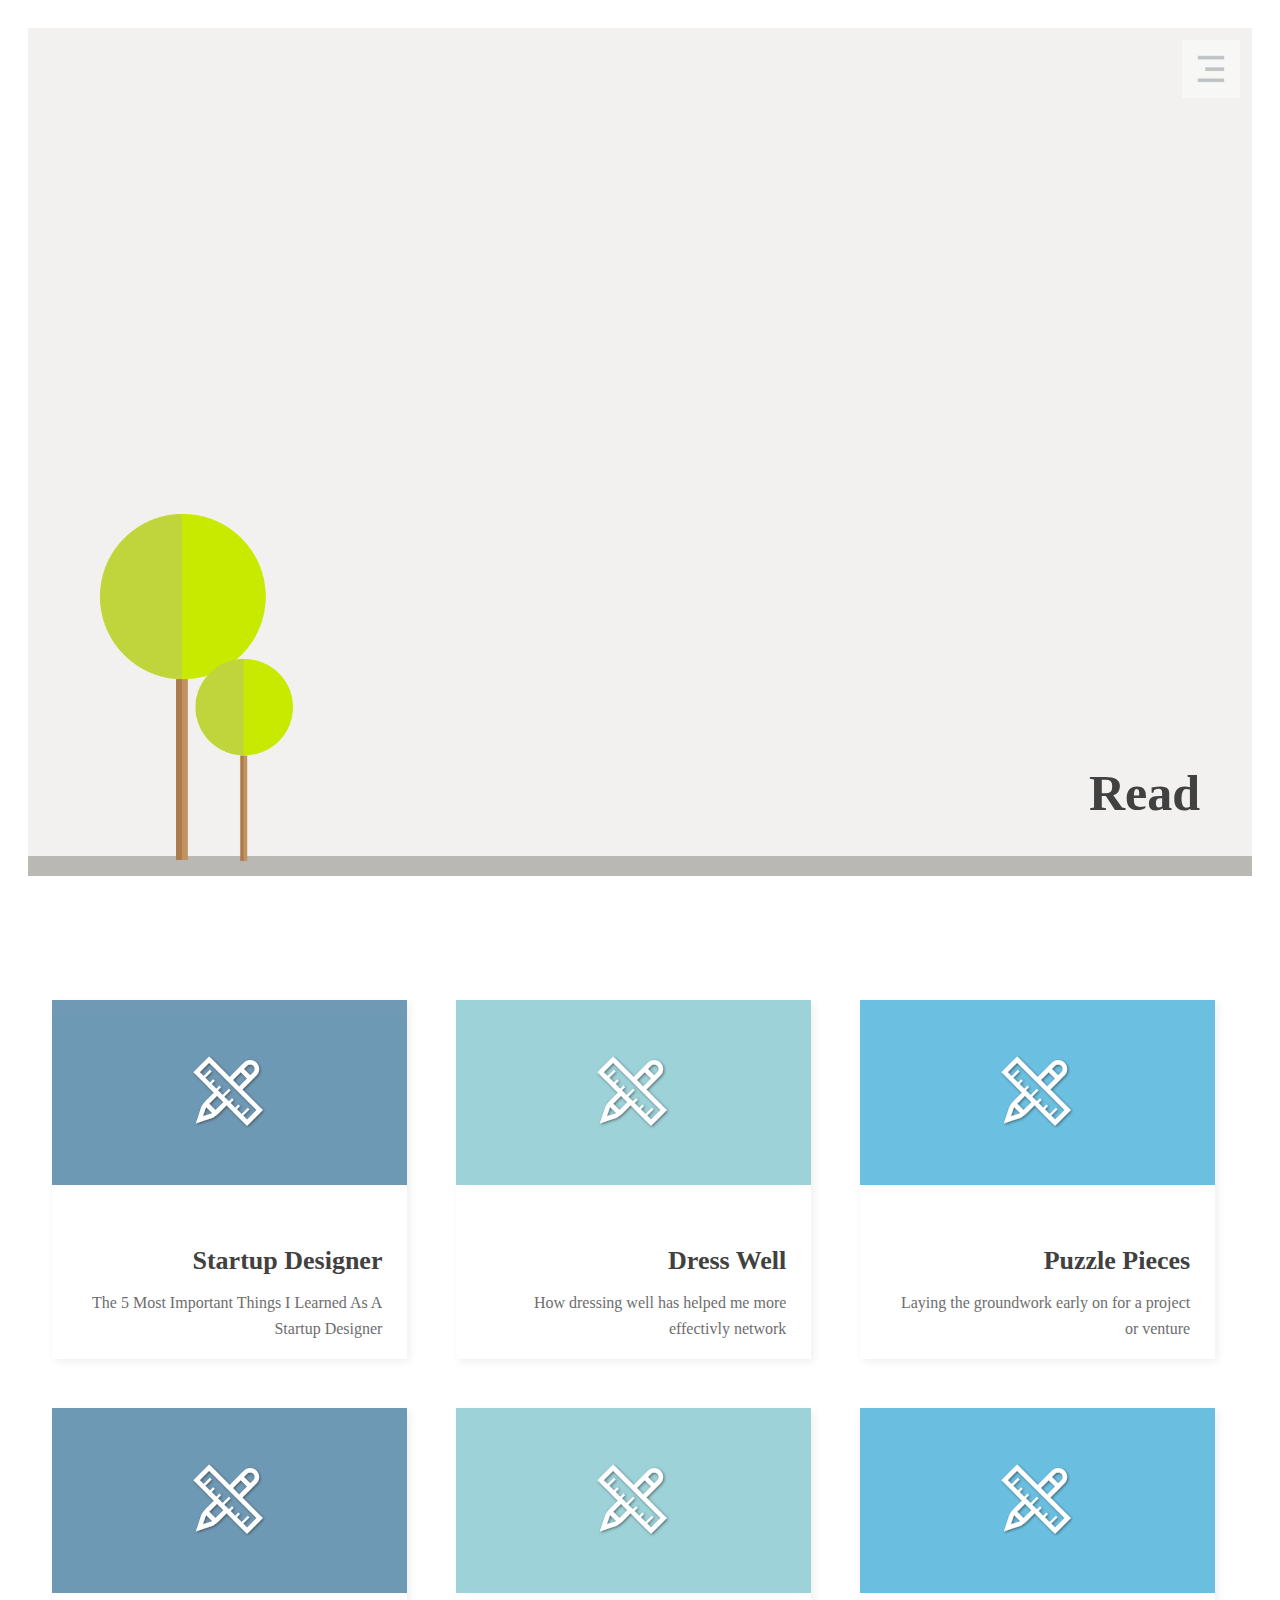
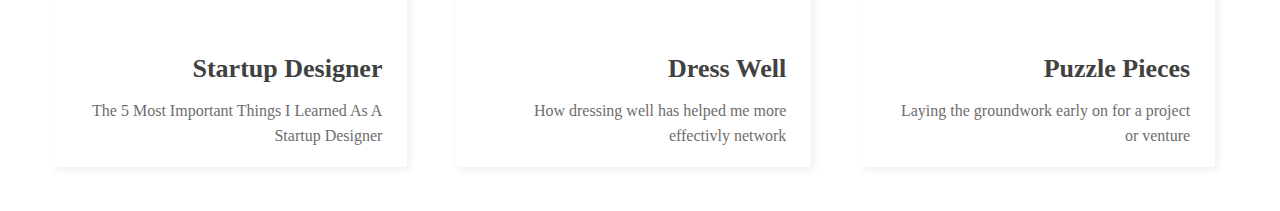
==== blog.html @ fa172e50 "First commit of repo" ====
<html class=“no-js>
<head>
    <link rel="stylesheet" type="text/css" href="css/styles.css">
    <link rel="stylesheet" type="text/css" href="css/navigation.css">
    <link rel="stylesheet" type="text/css" href="bower_components/normalize-css/normalize.css">
    <script src="js/scripts.js"></script>
    <script scr="bower_components/modernizr/min/modernizr-min.js"></script>
    <!-- Comment: Eliminates auto scaling on mobile devices -->
    <meta name="viewport" content="width=device-width, initial-scale=1.0, maximum-scale=1.0, user-scalable=0" />
</head>

<body class="blogHeading">
<!-- SECTION: Navigation Code Block -->
    <div class="sample"></div>
    <div id="myNav" class="overlay">
        <h1 class="menuText"><span class="darkBlue">Brad</span> Hammond</h1>
        <a href="javascript:void(0)" class="closebtn" onclick="closeNav()"><img src="images/closeButtonNew.svg" onmouseover="this.src='images/closeButtonNewHover.svg'" onmouseout="this.src='images/closeButtonNew.svg'" /></a>
        <div class="overlay-content">
            <center><a href="index.html" class="nav1"><img src="images/home.svg"><p class="name">Home</p></a></center>
            <center><a href="projects.html" class="nav2"><img src="images/projects.svg"><p class="name">Projects</p></a></center>
            <center><a href="mailto:brad@hammondbrad.com" class="nav3"><img src="images/contact.svg"><p class="name">Contact</p></a></center>
            <center><a href="/blog.html" class="nav4"><img src="images/readIcon3.svg"><p class="name">Read</p></a></center>
        </div>
    </div>
    <span style="font-size:30px;cursor:pointer" onclick="openNav()" class="menuIcon"><img src="images/navButtonNew.svg" onmouseover="this.src='images/navButtonNewHover.svg'" onmouseout="this.src='images/navButtonNew.svg'" />
    </span>
<!-- End SECTION: Navigation Code Block -->
    <div class="readTitleSection">
        <img class="treeImage treeLeft" id="blogTree" src="images/trees.png">
        <h1 class="blogTitle">Read</h1>
    </div>
</body>

<section class="posts">
    <div class="row">
        <a href="">
        <div class="postTile">
            <div class="postImage" id="image1">
                <img src="images/startupDesignerImage.svg">
            </div>
            <div class="postText">
                <h1>Startup Designer</h1>
                <h2>The 5 Most Important Things I Learned As A Startup Designer</h2>
            </div>
        </div>
        </a>
        <a href="">
        <div class="postTile">
            <div class="postImage" id="image2">
                <img src="images/startupDesignerImage.svg">
            </div>
            <div class="postText">
                <h1>Dress Well</h1>
                <h2>How dressing well has helped me more effectivly network</h2>
            </div>
        </div>
        </a>
        <a href="">
        <div class="postTile">
            <div class="postImage" id="image3">
                <img src="images/startupDesignerImage.svg">
            </div>
            <div class="postText">
                <h1>Puzzle Pieces</h1>
                <h2>Laying the groundwork early on for a project or venture</h2>
            </div>
        </div>
        </a>
    </div>
    <div class="row">
        <a href="">
        <div class="postTile">
            <div class="postImage" id="image1">
                <img src="images/startupDesignerImage.svg">
            </div>
            <div class="postText">
                <h1>Startup Designer</h1>
                <h2>The 5 Most Important Things I Learned As A Startup Designer</h2>
            </div>
        </div>
        </a>
        <a href="">
        <div class="postTile">
            <div class="postImage" id="image2">
                <img src="images/startupDesignerImage.svg">
            </div>
            <div class="postText">
                <h1>Dress Well</h1>
                <h2>How dressing well has helped me more effectivly network</h2>
            </div>
        </div>
        </a>
        <a href="">
        <div class="postTile">
            <div class="postImage" id="image3">
                <img src="images/startupDesignerImage.svg">
            </div>
            <div class="postText">
                <h1>Puzzle Pieces</h1>
                <h2>Laying the groundwork early on for a project or venture</h2>
            </div>
        </div>
        </a>
    </div>
</section>

</html>
---- css/styles.css ----
@font-face {
  font-family: "avenir next";
  src: url("/fonts/AvenirNext.ttf") format("truetype"); }
.turquoise {
  color: #81D7CE; }

.blue {
  color: #01507B; }

.red {
  color: #c0392b; }

.purple {
  color: #6734BA; }

.darkBlue {
  color: #34495E; }

.green {
  color: #16a085; }

.DarkBlue {
  color: #34495E; }

.menuIcon {
  position: fixed;
  top: 40px;
  right: 40px;
  transition: 2s;
  cursor: pointer; }

button.blackOutline {
  background-color: transparent;
  color: #414141;
  border: 2px #414141 solid;
  padding: 14px 36px;
  text-decoration: none;
  cursor: pointer;
  -webkit-appearance: none;
  font-size: 22px;
  font-weight: 500; }

button.blackOutline:focus {
  outline: none; }

button.blackOutline:hover {
  background-color: #414141;
  color: white; }

html {
  border: 20px solid white;
  min-height: 90vh; }

body {
  font-family: avenir next; }

h1 {
  color: #414141; }

.colored {
  background: #F2F1EF; }

.frontName {
  margin-top: 25vh;
  margin-left: 70px;
  text-align: left;
  color: #414141;
  font-weight: 600;
  font-size: 95px; }

.frontTagline {
  text-align: left;
  margin-left: 75px;
  color: #9F9F9F;
  font-weight: 400;
  font-size: 27px;
  margin-top: -35px; }

.treeImage {
  max-height: 300px;
  position: absolute;
  bottom: 20px; }

#blogTree {
  max-height: 350px;
  bottom: 38px; }

.treeRight {
  right: 200px; }

.treeLeft {
  left: 100px; }

#projectsButton {
  margin-left: 75px;
  margin-top: 7vh; }

.contactButton {
  margin-top: 25px; }

.openingQuote {
  background-color: #F2F1EF;
  background: -webkit-linear-gradient(#873cff, rgba(135, 60, 255, 0) 0%), -webkit-linear-gradient(-130deg, RGBA(255, 255, 255, 1) 45%, RGBA(242, 241, 239, 1) 0%);
  background-position: fixed;
  height: 100vh;
  margin-bottom: -75px; }

.sectionHeading {
  text-align: right;
  float: right;
  margin-top: 25vh;
  margin-right: 10%; }

.sectionTitle {
  font-size: 65px; }

.sectionSecondary {
  font-size: 40px;
  margin-top: 7%;
  color: #D4D4D4; }

.webProjects {
  max-width: 1400px; }

.webProjectRight {
  margin-left: 10%;
  margin-right: 10%;
  margin-top: 300px; }
  .webProjectRight img {
    float: left;
    height: 400px;
    margin-top: -7%; }
  .webProjectRight h1 {
    text-align: right; }
  .webProjectRight p {
    text-align: justify;
    margin-left: 52%;
    line-height: 170%;
    font-size: 15px; }

.webProjectLeft {
  margin-left: 10%;
  margin-right: 10%;
  margin-top: 300px; }
  .webProjectLeft img {
    float: right;
    height: 400px;
    margin-top: -7%; }
  .webProjectLeft h1 {
    text-align: left; }
  .webProjectLeft p {
    text-align: justify;
    margin-right: 52%;
    line-height: 170%;
    font-size: 15px; }

#luci {
  height: 500px;
  margin-right: 5%;
  margin-bottom: 100px; }

.last {
  margin-bottom: 100px; }

.hireMe {
  text-align: center;
  clear: both;
  padding-top: 200px;
  padding-bottom: 200px;
  background: #F8F8F8; }
  .hireMe h3 {
    font-size: 35px; }
  .hireMe p {
    font-size: 20px; }

.blogTitle {
  position: absolute;
  right: 80px;
  bottom: 45px;
  font-size: 50px; }

.posts {
  margin-top: 100px;
  font-size: 18px;
  color: #8E8E8E;
  font-weight: 100; }
  .posts a {
    color: #6D6D6D; }

.readTitleSection {
  background-color: #F2F1EF;
  background: -webkit-linear-gradient(#873cff, rgba(135, 60, 255, 0) 0%), -webkit-linear-gradient(90deg, RGBA(242, 241, 239, 1) 45%, RGBA(242, 241, 239, 1) 0%);
  background-position: fixed;
  height: 92vh;
  border-bottom: 20px solid #BAB8B4; }

.row {
  margin-top: 55px; }

.postTile {
  max-width: 29%;
  -webkit-box-shadow: 3px 3px 8px 0px #f0f0f0;
  -moz-box-shadow: 3px 3px 8px 0px #f0f0f0;
  box-shadow: 3px 3px 8px 0px #f0f0f0;
  line-height: 140%;
  float: left;
  margin: 2%; }
  .postTile img {
    padding-top: 55px;
    padding-bottom: 55px;
    max-height: 75px; }
  .postTile h1 {
    font-size: 26px;
    padding-top: 20px; }
  .postTile h2 {
    font-size: 16px;
    font-weight: 500; }

.postTile:hover {
  opacity: 1;
  background: #F6F6F6; }

.postImage {
  width: 100%;
  background: #4B80A3;
  opacity: 0.8;
  padding: 0px;
  text-align: center; }

.postText {
  padding: 25px;
  padding-bottom: 5px;
  text-align: right; }

#image2 {
  background: #84C7CF; }

#image3 {
  background: #46B0DA; }

@media (max-width: 880px) {
  .frontName {
    font-size: 70px; }

  .frontTagline {
    font-size: 24px;
    margin-top: -20px; }

  .treeImage {
    max-height: 230px; }

  .treeRight {
    right: 150px; } }
@media (max-width: 700px) {
  .frontName {
    font-size: 60px; }

  button.blackOutline {
    font-size: 19px;
    padding: 12px 32px; } }
@media (max-width: 610px) {
  .frontName {
    font-size: 50px; }

  .frontTagline {
    font-size: 20px; }

  .treeImage {
    max-height: 175px; }

  .treeRight {
    right: 100px; } }
@media (max-width: 540px) {
  .frontName {
    font-size: 40px;
    margin-left: 40px; }

  .frontTagline {
    font-size: 18px;
    margin-left: 42px; }

  #projectsButton {
    margin-left: 42px; }

  .treeRight {
    right: 60px; } }
@media (max-width: 420px) {
  .menuIcon {
    top: 20px;
    right: 20px; }

  .frontName {
    margin-left: 20px; }

  .frontTagline {
    font-size: 17px;
    margin-top: -10px;
    margin-left: 22px; }

  #projectsButton {
    margin-left: 22px; } }
@media (max-width: 330px) {
  .treeImage {
    max-height: 150px !important; }

  .treeRight {
    right: 50px; } }
@media (max-height: 620px) {
  .treeImage {
    max-height: 230px; } }
@media (max-height: 560px) {
  .treeImage {
    max-height: 200px; } }
@media (max-width: 1150px) {
  .webProjectRight {
    margin-left: 5%;
    margin-right: 5%; }

  .webProjectLeft {
    margin-left: 5%;
    margin-right: 5%; } }
@media (max-width: 930px) {
  .webProjectLeft {
    margin-left: 2%;
    margin-right: 2%;
    margin-top: 200px; }
    .webProjectLeft img {
      height: 300px;
      margin-top: 0%; }

  .webProjectRight {
    margin-left: 2%;
    margin-right: 2%;
    margin-top: 200px; }
    .webProjectRight img {
      height: 300px;
      margin-top: 0%; }

  .sectionTitle {
    font-size: 55px; }

  .sectionHeading {
    margin-right: 5%; }

  .sectionSecondary {
    font-size: 40px; }

  #luci {
    height: 500px;
    width: auto; } }
@media (max-width: 800px) {
  .webProjectLeft h1 {
    text-align: left;
    margin-left: 5%; }
  .webProjectLeft p {
    text-align: justify;
    margin-right: 5%;
    margin-left: 5%;
    line-height: 170%;
    font-size: 15px; }
  .webProjectLeft img {
    float: none;
    margin-left: 5%;
    height: auto;
    width: 95%; }

  .webProjectRight h1 {
    text-align: left;
    margin-left: 5%; }
  .webProjectRight p {
    text-align: justify;
    margin-right: 5%;
    margin-left: 5%;
    line-height: 170%;
    font-size: 15px; }
  .webProjectRight img {
    float: none;
    margin-left: 5%;
    height: auto;
    width: 95%; } }
@media (max-width: 400px) {
  .sectionTitle {
    font-size: 45px; }

  .sectionSecondary {
    font-size: 30px; }

  .sectionHeading {
    margin-top: 120px;
    margin-right: 3%; } }
---- css/navigation.css ----
.menuText {
  position: absolute;
  top: 25px;
  left: 40px;
  font-size: 40px;
  color: #414141; }

.navigation {
  margin: 0;
  font-family: avenir next; }

.overlay {
  height: 0%;
  width: 100%;
  position: fixed;
  z-index: 1;
  top: 0;
  left: 0;
  background-color: #F2F1EF;
  background: -webkit-linear-gradient(#873cff, rgba(135, 60, 255, 0) 0%), -webkit-linear-gradient(-45deg, RGBA(255, 255, 255, 1) 45%, RGBA(242, 241, 239, 1) 0%);
  overflow-y: hidden;
  transition: 0.5s; }
  .overlay a {
    text-decoration: none;
    font-size: 25px;
    margin-bottom: 20px;
    color: white;
    display: block;
    transition: 0.3s;
    font-weight: 600; }

.overlay-content {
  position: relative;
  top: 30vh;
  width: 100%;
  text-align: left;
  margin-top: -40px;
  margin-left: 25px; }
  .overlay-content h1 {
    font-size: 40px;
    margin: 0px;
    margin-bottom: 20px; }
  .overlay-content a {
    padding: 4%;
    background: #FE6462;
    width: 15%;
    float: left;
    margin: 1%; }
    .overlay-content a img {
      max-height: 60px; }
  .overlay-content .name {
    margin-top: 25px;
    margin-bottom: -10px; }
  .overlay-content .nav1 {
    background: #4CC2AA; }
  .overlay-content .nav1:hover {
    background: #43AF99; }
  .overlay-content .nav2 {
    background: #F2C811; }
  .overlay-content .nav2:hover {
    background: #DBB50F; }
  .overlay-content .nav3 {
    clear: left; }
  .overlay-content .nav3:hover {
    background: #E65A58; }
  .overlay-content .nav4 {
    background: #2B80B9; }
  .overlay-content .nav4:hover {
    background: #246D9E; }

.left {
  float: left; }

.right {
  margin-top: 30px;
  margin-left: 25%; }

.closebtn {
  position: absolute;
  top: 40px;
  right: 40px;
  font-size: 50px !important; }

@media screen and (max-width: 950px) {
  .overlay-content a {
    width: 20%;
    float: left;
    margin: 1%; } }
@media screen and (max-width: 750px) {
  .overlay-content a {
    width: 35%; }
    .overlay-content a img {
      max-height: 45px; }
  .overlay-content .name {
    margin-top: 10px;
    margin-bottom: -10px; } }
@media screen and (max-width: 670px) {
  .overlay-content {
    margin-top: 0px; }
    .overlay-content a {
      width: 30%;
      padding: 6%; }

  .menuText {
    display: none; }

  .closebtn {
    top: 20px;
    right: 20px; } }
@media screen and (max-width: 465px) {
  .overlay-content {
    margin-top: -60px; }
    .overlay-content a {
      width: 72.5%;
      padding: 6%;
      margin-bottom: 10px; } }
@media screen and (max-height: 450px) {
  .overlay {
    overflow-y: auto; } }
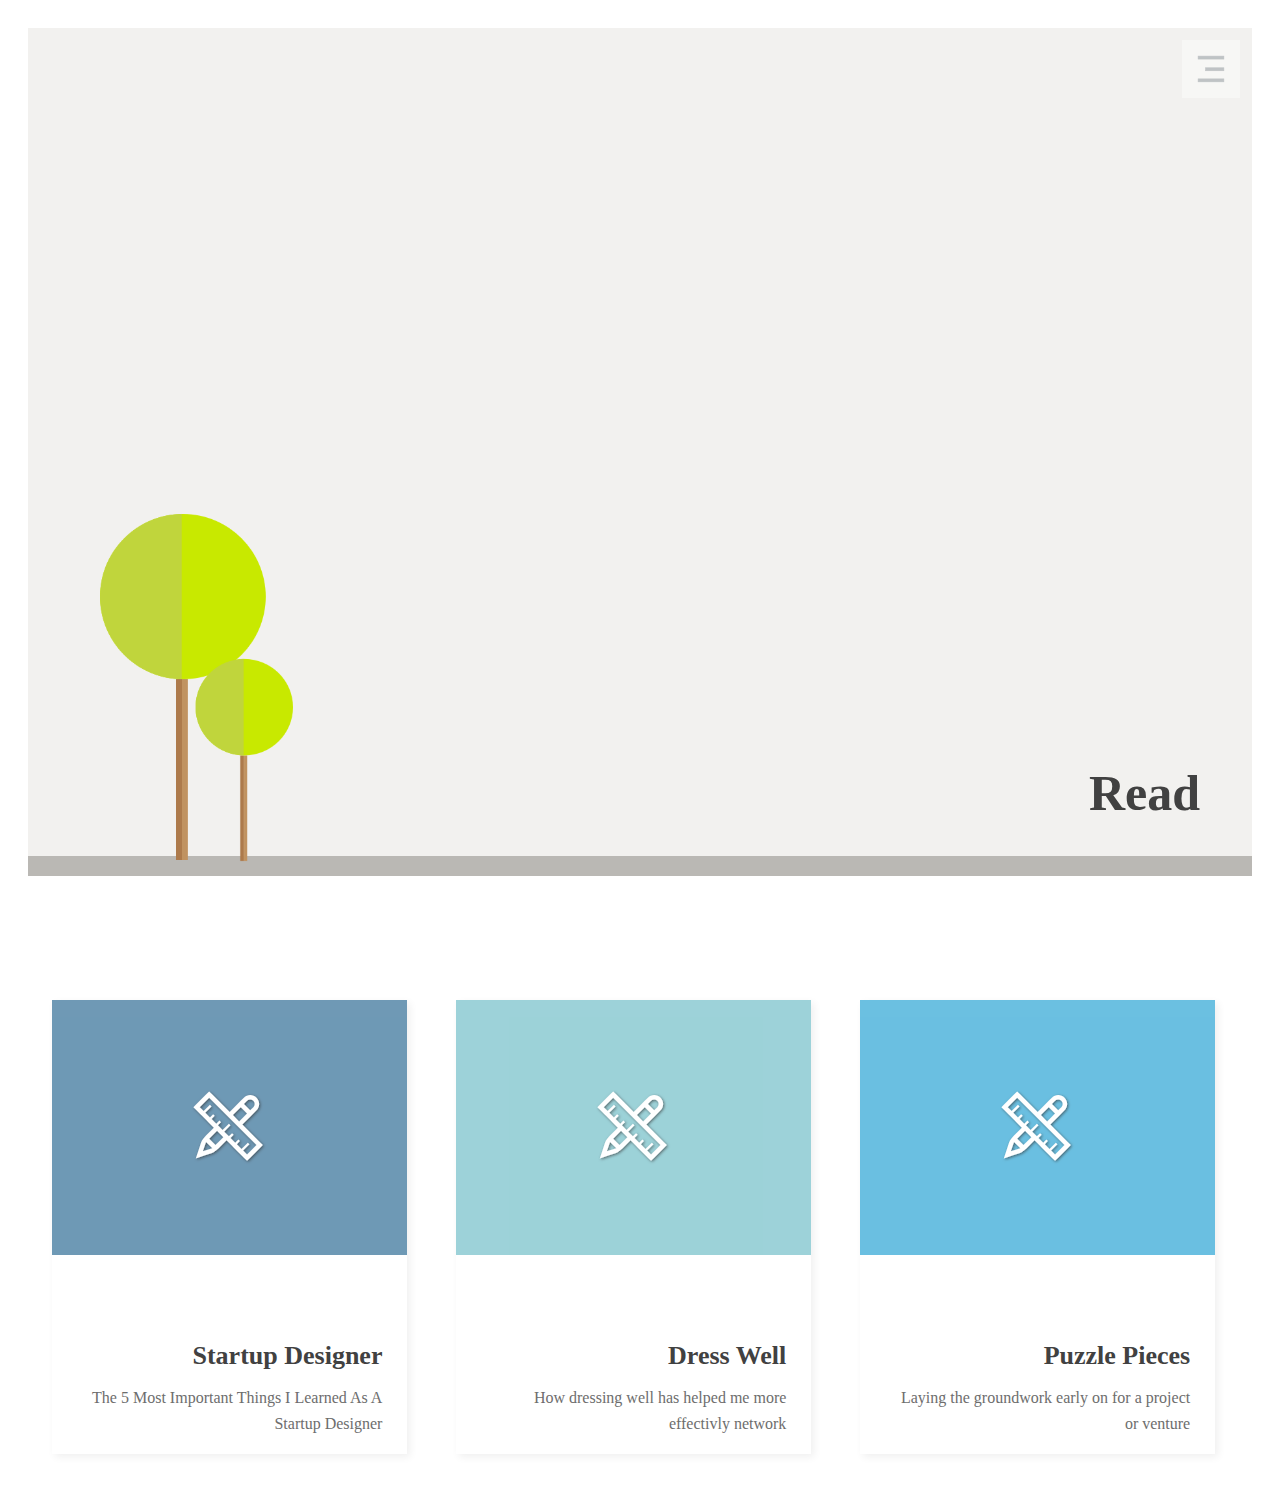
==== commit a0f4b10f: "Changed html post structure before styles are fixed" ====
--- a/blog.html
+++ b/blog.html
@@ -32,76 +32,41 @@
 </body>
 
 <section class="posts">
-    <div class="row">
         <a href="">
-        <div class="postTile">
-            <div class="postImage" id="image1">
-                <img src="images/startupDesignerImage.svg">
+            <div class="postTile">
+                <div class="postImage" id="image1">
+                    <img src="images/startupDesignerImage.svg">
+                </div>
+                <div class="postText">
+                    <h1>Startup Designer</h1>
+                    <h2>The 5 Most Important Things I Learned As A Startup Designer</h2>
+                </div>
             </div>
-            <div class="postText">
-                <h1>Startup Designer</h1>
-                <h2>The 5 Most Important Things I Learned As A Startup Designer</h2>
+        </a>
+
+        <a href="">
+            <div class="postTile">
+                <div class="postImage" id="image2">
+                    <img src="images/startupDesignerImage.svg">
+                </div>
+                <div class="postText">
+                    <h1>Dress Well</h1>
+                    <h2>How dressing well has helped me more effectivly network</h2>
+                </div>
             </div>
-        </div>
         </a>
+
         <a href="">
-        <div class="postTile">
-            <div class="postImage" id="image2">
-                <img src="images/startupDesignerImage.svg">
+            <div class="postTile">
+                <div class="postImage" id="image3">
+                    <img src="images/startupDesignerImage.svg">
+                </div>
+                <div class="postText">
+                    <h1>Puzzle Pieces</h1>
+                    <h2>Laying the groundwork early on for a project or venture</h2>
+                </div>
             </div>
-            <div class="postText">
-                <h1>Dress Well</h1>
-                <h2>How dressing well has helped me more effectivly network</h2>
-            </div>
-        </div>
         </a>
-        <a href="">
-        <div class="postTile">
-            <div class="postImage" id="image3">
-                <img src="images/startupDesignerImage.svg">
-            </div>
-            <div class="postText">
-                <h1>Puzzle Pieces</h1>
-                <h2>Laying the groundwork early on for a project or venture</h2>
-            </div>
-        </div>
-        </a>
-    </div>
-    <div class="row">
-        <a href="">
-        <div class="postTile">
-            <div class="postImage" id="image1">
-                <img src="images/startupDesignerImage.svg">
-            </div>
-            <div class="postText">
-                <h1>Startup Designer</h1>
-                <h2>The 5 Most Important Things I Learned As A Startup Designer</h2>
-            </div>
-        </div>
-        </a>
-        <a href="">
-        <div class="postTile">
-            <div class="postImage" id="image2">
-                <img src="images/startupDesignerImage.svg">
-            </div>
-            <div class="postText">
-                <h1>Dress Well</h1>
-                <h2>How dressing well has helped me more effectivly network</h2>
-            </div>
-        </div>
-        </a>
-        <a href="">
-        <div class="postTile">
-            <div class="postImage" id="image3">
-                <img src="images/startupDesignerImage.svg">
-            </div>
-            <div class="postText">
-                <h1>Puzzle Pieces</h1>
-                <h2>Laying the groundwork early on for a project or venture</h2>
-            </div>
-        </div>
-        </a>
-    </div>
 </section>
 
 </html>
--- a/css/styles.css
+++ b/css/styles.css
@@ -206,12 +206,12 @@
   float: left;
   margin: 2%; }
   .postTile img {
-    padding-top: 55px;
-    padding-bottom: 55px;
+    padding-top: 10vh;
+    padding-bottom: 10vh;
     max-height: 75px; }
   .postTile h1 {
     font-size: 26px;
-    padding-top: 20px; }
+    padding-top: 5vh; }
   .postTile h2 {
     font-size: 16px;
     font-weight: 500; }
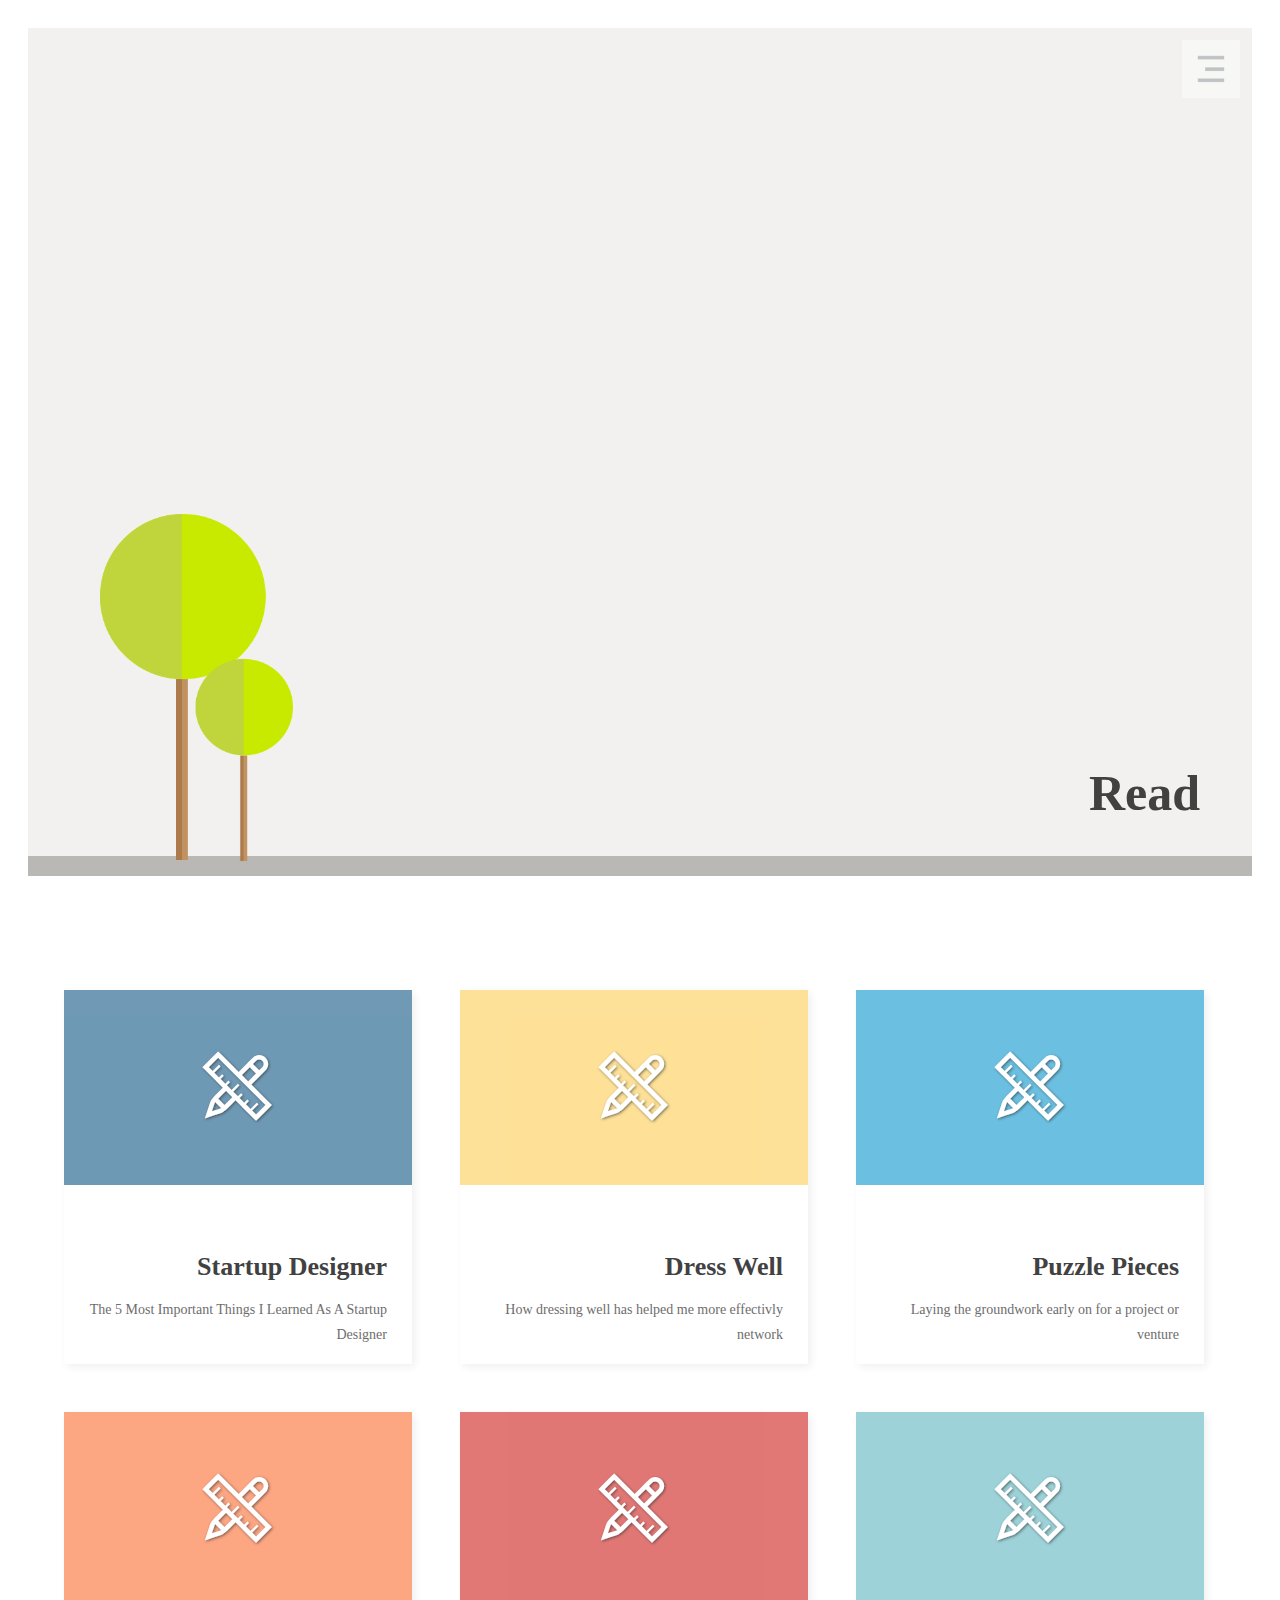
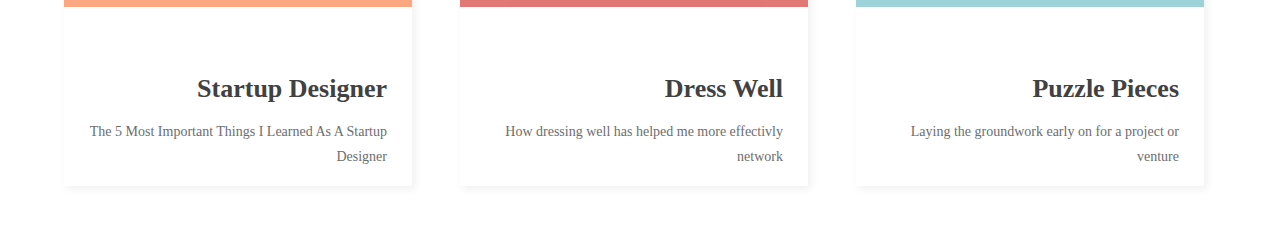
==== commit 46b4ed2c: "Further fixed blog post box issues.  Got two rows working" ====
--- a/blog.html
+++ b/blog.html
@@ -43,7 +43,6 @@
                 </div>
             </div>
         </a>
-
         <a href="">
             <div class="postTile">
                 <div class="postImage" id="image2">
@@ -55,7 +54,6 @@
                 </div>
             </div>
         </a>
-
         <a href="">
             <div class="postTile">
                 <div class="postImage" id="image3">
@@ -67,6 +65,39 @@
                 </div>
             </div>
         </a>
+        <a href="">
+            <div class="postTile">
+                <div class="postImage" id="image4">
+                    <img src="images/startupDesignerImage.svg">
+                </div>
+                <div class="postText">
+                    <h1>Startup Designer</h1>
+                    <h2>The 5 Most Important Things I Learned As A Startup Designer</h2>
+                </div>
+            </div>
+        </a>
+        <a href="">
+            <div class="postTile">
+                <div class="postImage" id="image5">
+                    <img src="images/startupDesignerImage.svg">
+                </div>
+                <div class="postText">
+                    <h1>Dress Well</h1>
+                    <h2>How dressing well has helped me more effectivly network</h2>
+                </div>
+            </div>
+        </a>
+        <a href="">
+            <div class="postTile">
+                <div class="postImage" id="image6">
+                    <img src="images/startupDesignerImage.svg">
+                </div>
+                <div class="postText">
+                    <h1>Puzzle Pieces</h1>
+                    <h2>Laying the groundwork early on for a project or venture</h2>
+                </div>
+            </div>
+        </a>
 </section>
 
 </html>
--- a/css/styles.css
+++ b/css/styles.css
@@ -183,7 +183,10 @@
   margin-top: 100px;
   font-size: 18px;
   color: #8E8E8E;
-  font-weight: 100; }
+  font-weight: 100;
+  max-width: 1200px;
+  margin: auto;
+  margin-top: 10vh; }
   .posts a {
     color: #6D6D6D; }
 
@@ -206,14 +209,14 @@
   float: left;
   margin: 2%; }
   .postTile img {
-    padding-top: 10vh;
-    padding-bottom: 10vh;
+    padding-top: 60px;
+    padding-bottom: 60px;
     max-height: 75px; }
   .postTile h1 {
     font-size: 26px;
-    padding-top: 5vh; }
+    padding-top: 3vh; }
   .postTile h2 {
-    font-size: 16px;
+    font-size: 14px;
     font-weight: 500; }
 
 .postTile:hover {
@@ -233,10 +236,19 @@
   text-align: right; }
 
 #image2 {
-  background: #84C7CF; }
+  background: #FEDA7E; }
 
 #image3 {
   background: #46B0DA; }
+
+#image4 {
+  background: #FD9064; }
+
+#image5 {
+  background: #DA5653; }
+
+#image6 {
+  background: #84C7CF; }
 
 @media (max-width: 880px) {
   .frontName {
@@ -319,6 +331,9 @@
   .webProjectLeft {
     margin-left: 5%;
     margin-right: 5%; } }
+@media (max-width: 950px) {
+  .postTile h1 {
+    font-size: 20px; } }
 @media (max-width: 930px) {
   .webProjectLeft {
     margin-left: 2%;
@@ -348,6 +363,9 @@
   #luci {
     height: 500px;
     width: auto; } }
+@media (max-width: 900px) {
+  .postTile {
+    max-width: 46%; } }
 @media (max-width: 800px) {
   .webProjectLeft h1 {
     text-align: left;
@@ -378,6 +396,9 @@
     margin-left: 5%;
     height: auto;
     width: 95%; } }
+@media (max-width: 460px) {
+  .postTile {
+    max-width: 100%; } }
 @media (max-width: 400px) {
   .sectionTitle {
     font-size: 45px; }
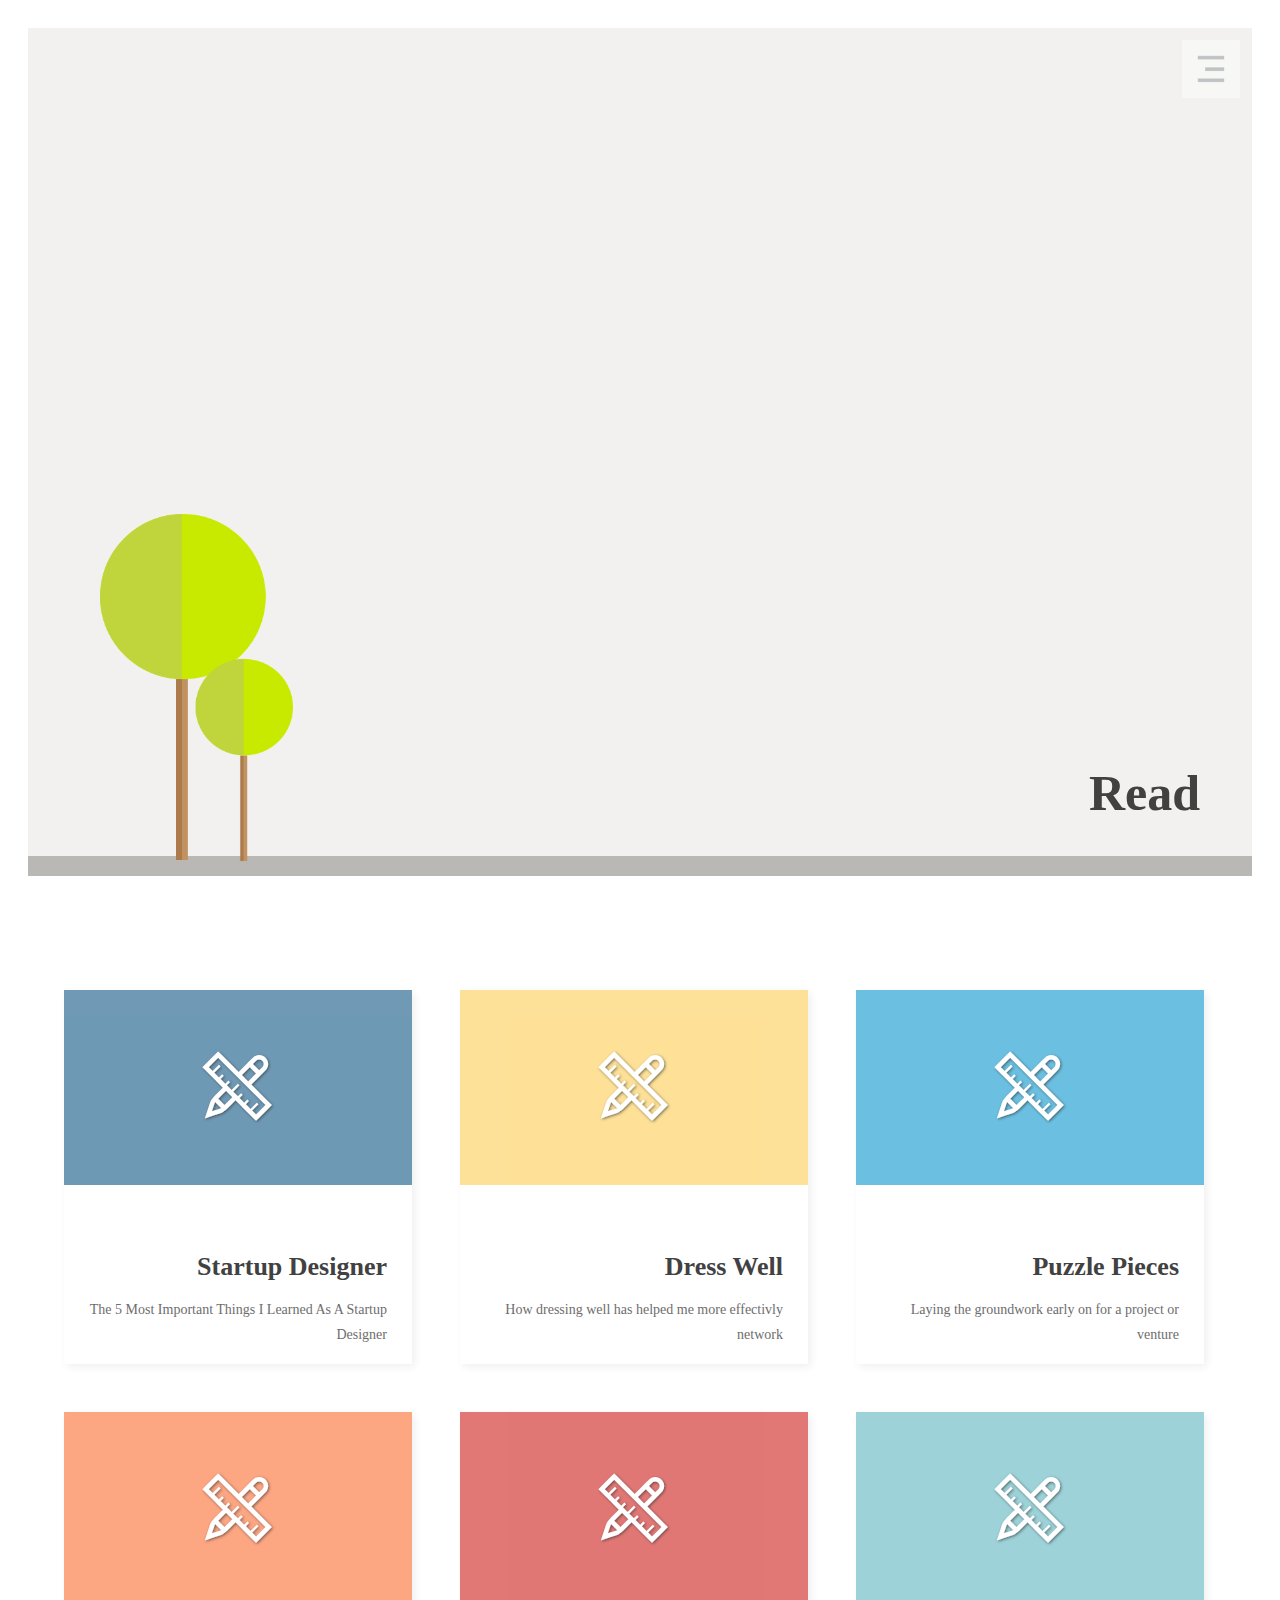
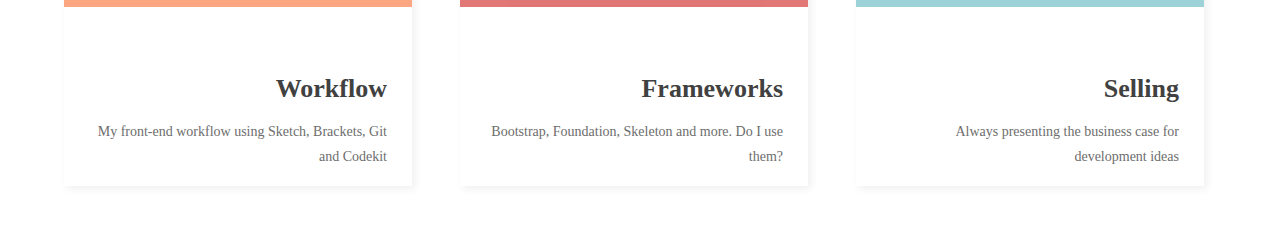
==== commit 77113fa7: "Fixed navigation on mobile and blog post tile issues" ====
--- a/blog.html
+++ b/blog.html
@@ -32,7 +32,7 @@
 </body>
 
 <section class="posts">
-        <a href="">
+        <a href="page.html">
             <div class="postTile">
                 <div class="postImage" id="image1">
                     <img src="images/startupDesignerImage.svg">
@@ -43,7 +43,7 @@
                 </div>
             </div>
         </a>
-        <a href="">
+        <a href="page.html">
             <div class="postTile">
                 <div class="postImage" id="image2">
                     <img src="images/startupDesignerImage.svg">
@@ -54,7 +54,7 @@
                 </div>
             </div>
         </a>
-        <a href="">
+        <a href="page.html">
             <div class="postTile">
                 <div class="postImage" id="image3">
                     <img src="images/startupDesignerImage.svg">
@@ -65,36 +65,36 @@
                 </div>
             </div>
         </a>
-        <a href="">
+        <a href="page.html">
             <div class="postTile">
                 <div class="postImage" id="image4">
                     <img src="images/startupDesignerImage.svg">
                 </div>
                 <div class="postText">
-                    <h1>Startup Designer</h1>
-                    <h2>The 5 Most Important Things I Learned As A Startup Designer</h2>
+                    <h1>Workflow</h1>
+                    <h2>My front-end workflow using Sketch, Brackets, Git and Codekit</h2>
                 </div>
             </div>
         </a>
-        <a href="">
+        <a href="page.html">
             <div class="postTile">
                 <div class="postImage" id="image5">
                     <img src="images/startupDesignerImage.svg">
                 </div>
                 <div class="postText">
-                    <h1>Dress Well</h1>
-                    <h2>How dressing well has helped me more effectivly network</h2>
+                    <h1>Frameworks</h1>
+                    <h2>Bootstrap, Foundation, Skeleton and more.  Do I use them?</h2>
                 </div>
             </div>
         </a>
-        <a href="">
+        <a href="page.html">
             <div class="postTile">
                 <div class="postImage" id="image6">
                     <img src="images/startupDesignerImage.svg">
                 </div>
                 <div class="postText">
-                    <h1>Puzzle Pieces</h1>
-                    <h2>Laying the groundwork early on for a project or venture</h2>
+                    <h1>Selling</h1>
+                    <h2>Always presenting the business case for development ideas</h2>
                 </div>
             </div>
         </a>
--- a/css/styles.css
+++ b/css/styles.css
@@ -295,7 +295,10 @@
     margin-left: 42px; }
 
   .treeRight {
-    right: 60px; } }
+    right: 60px; }
+
+  .postTile {
+    margin-top: 25px; } }
 @media (max-width: 420px) {
   .menuIcon {
     top: 20px;
--- a/css/navigation.css
+++ b/css/navigation.css
@@ -109,11 +109,18 @@
     right: 20px; } }
 @media screen and (max-width: 465px) {
   .overlay-content {
-    margin-top: -60px; }
+    margin-top: -60px;
+    margin-bottom: 750px; }
     .overlay-content a {
       width: 72.5%;
       padding: 6%;
-      margin-bottom: 10px; } }
+      margin-bottom: 10px; }
+
+  .overlay {
+    background: #F2F1EF;
+    width: 100%;
+    overflow-y: scroll;
+    overflow-x: hidden; } }
 @media screen and (max-height: 450px) {
   .overlay {
     overflow-y: auto; } }
